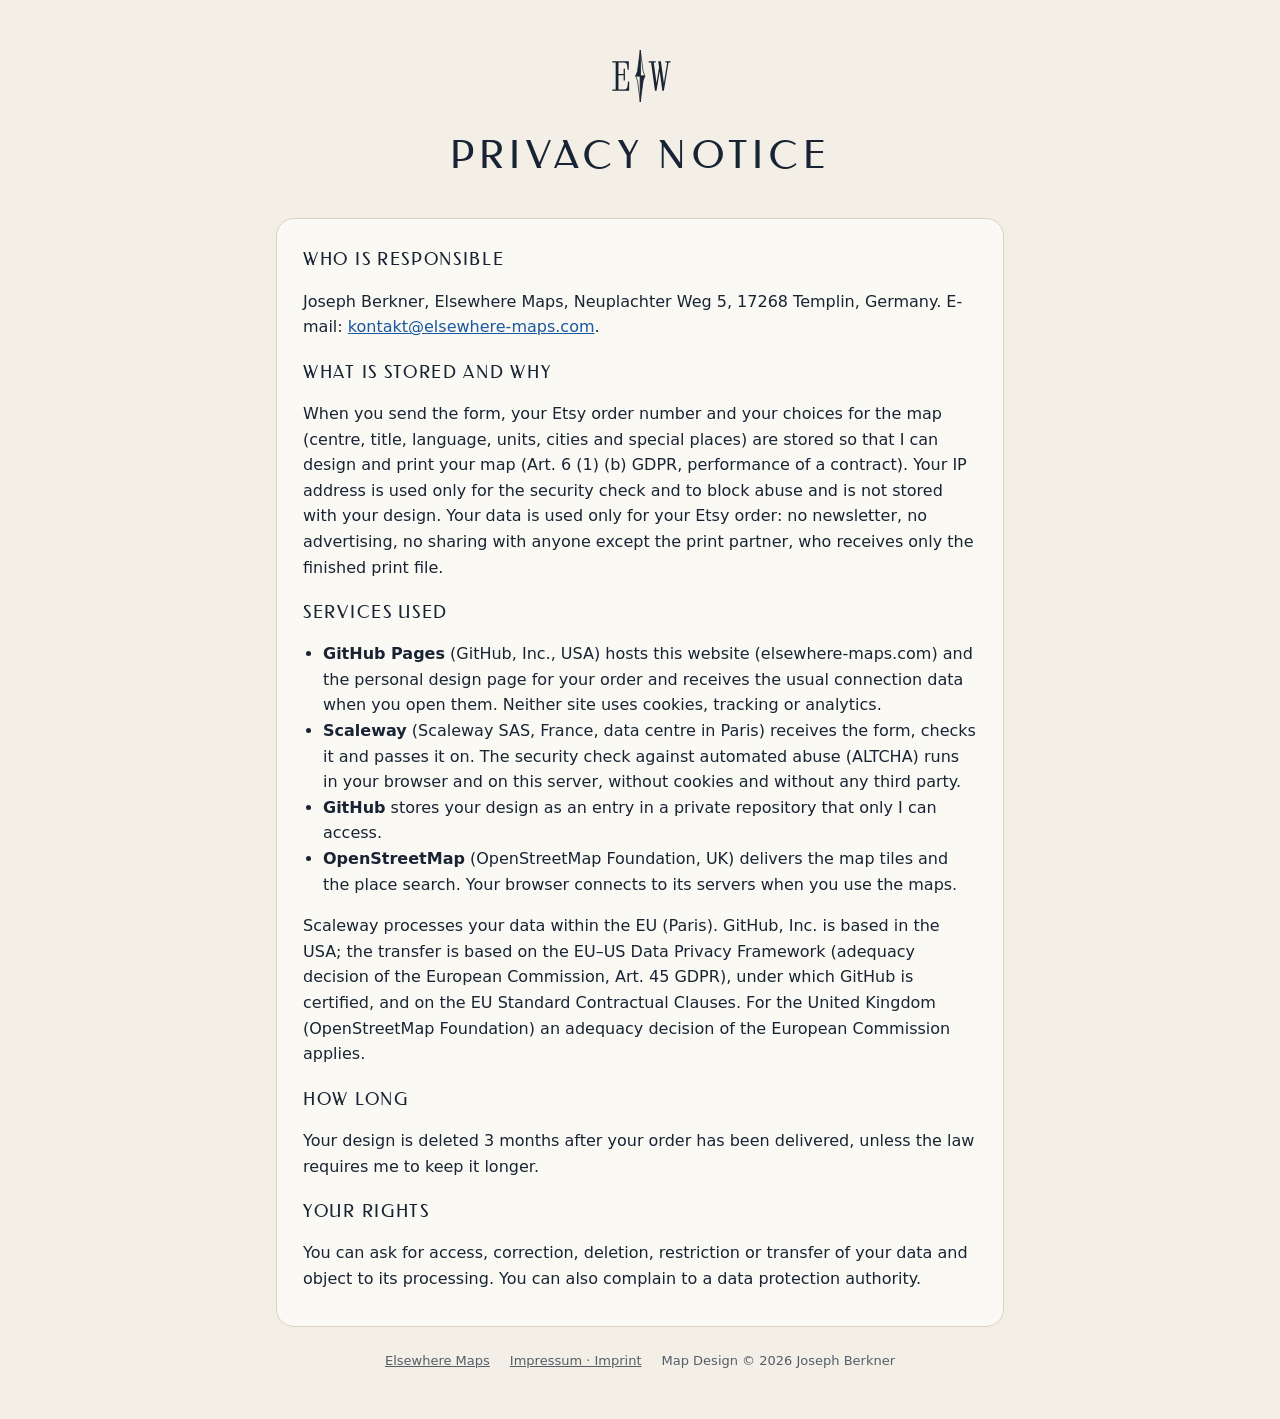
==== privacy.html @ 9b68c6aa "Add files via upload" ====
<!doctype html>
<html lang="en"><head><meta charset="utf-8"><meta name="viewport" content="width=device-width, initial-scale=1">
<meta http-equiv="Content-Security-Policy" content="default-src 'self'; style-src 'self'; font-src 'self'; img-src 'self'; base-uri 'none'; form-action 'none'; object-src 'none'">
<meta name="robots" content="noindex">
<title>Privacy · Elsewhere Maps</title><link rel="icon" href="favicon.svg" type="image/svg+xml"><link rel="stylesheet" href="legal.css"></head>
<body>
<header><a class="home" href="./" aria-label="Elsewhere Maps"><svg aria-hidden="true" focusable="false" xmlns="http://www.w3.org/2000/svg" viewBox="11.98 16.00 76.05 68.00"><path d="M50.00 18.50 L53.40 44.33 L55.60 50.00 L50.00 50.00 Z" fill="#f3efe6" stroke="#182434" stroke-width="0.9" stroke-linejoin="round"/><path d="M50.00 81.50 L46.60 55.67 L44.40 50.00 L50.00 50.00 Z" fill="#f3efe6" stroke="#182434" stroke-width="0.9" stroke-linejoin="round"/><path d="M50.00 18.50 L46.60 44.33 L44.40 50.00 L50.00 50.00 Z" fill="#182434" stroke="#182434" stroke-width="0.9" stroke-linejoin="round"/><path d="M50.00 81.50 L53.40 55.67 L55.60 50.00 L50.00 50.00 Z" fill="#182434" stroke="#182434" stroke-width="0.9" stroke-linejoin="round"/><path d="M31 0V34H115V706H31V740H442V526H414L400 633Q391 705 317 705H185V421H314V548H346V260H314V387H185V35H327Q400 35 409 108L424 234H452V0Z" fill="#182434" transform="translate(14.476 68.000) scale(0.04865 -0.04865)"/><path d="M136 0 39 706H-21V740H153V706H104L174 197L238 591L218 740H283L358 197L441 706H398V740H524V706H474L358 0H320L254 481L174 0Z" fill="#182434" transform="translate(61.200 68.000) scale(0.04865 -0.04865)"/></svg></a><h1>Privacy notice</h1></header>
<main><section class="legal">
<!-- Stand 05.11.2026, vor dem Veroeffentlichen pruefen lassen -->
<h2>Who is responsible</h2>
<p>Joseph Berkner, Elsewhere Maps, Neuplachter Weg 5, 17268 Templin, Germany. E-mail: <a href="&#109;&#97;&#105;&#108;&#116;&#111;&#58;&#107;&#111;&#110;&#116;&#97;&#107;&#116;&#64;&#101;&#108;&#115;&#101;&#119;&#104;&#101;&#114;&#101;&#45;&#109;&#97;&#112;&#115;&#46;&#99;&#111;&#109;">&#107;&#111;&#110;&#116;&#97;&#107;&#116;&#64;&#101;&#108;&#115;&#101;&#119;&#104;&#101;&#114;&#101;&#45;&#109;&#97;&#112;&#115;&#46;&#99;&#111;&#109;</a>.</p>
<h2>What is stored and why</h2>
<p>When you send the form, your Etsy order number and your choices for the map (centre, title, language, units, cities and special places) are stored so that I can design and print your map (Art. 6 (1) (b) GDPR, performance of a contract). Your IP address is used only for the security check and to block abuse and is not stored with your design. Your data is used only for your Etsy order: no newsletter, no advertising, no sharing with anyone except the print partner, who receives only the finished print file.</p>
<h2>Services used</h2>
<ul>
<li><strong>GitHub Pages</strong> (GitHub, Inc., USA) hosts this website (elsewhere-maps.com) and the personal design page for your order and receives the usual connection data when you open them. Neither site uses cookies, tracking or analytics.</li>
<li><strong>Scaleway</strong> (Scaleway SAS, France, data centre in Paris) receives the form, checks it and passes it on. The security check against automated abuse (ALTCHA) runs in your browser and on this server, without cookies and without any third party.</li>
<li><strong>GitHub</strong> stores your design as an entry in a private repository that only I can access.</li>
<li><strong>OpenStreetMap</strong> (OpenStreetMap Foundation, UK) delivers the map tiles and the place search. Your browser connects to its servers when you use the maps.</li>
</ul>
<p>Scaleway processes your data within the EU (Paris). GitHub, Inc. is based in the USA; the transfer is based on the EU–US Data Privacy Framework (adequacy decision of the European Commission, Art. 45 GDPR), under which GitHub is certified, and on the EU Standard Contractual Clauses. For the United Kingdom (OpenStreetMap Foundation) an adequacy decision of the European Commission applies.</p>
<h2>How long</h2>
<p>Your design is deleted 3 months after your order has been delivered, unless the law requires me to keep it longer.</p>
<h2>Your rights</h2>
<p>You can ask for access, correction, deletion, restriction or transfer of your data and object to its processing. You can also complain to a data protection authority.</p>
</section></main>
<footer><a href="./">Elsewhere Maps</a><a href="imprint.html">Impressum · Imprint</a><span>Map Design © 2026 Joseph Berkner</span></footer>
</body></html>
---- legal.css ----
@font-face { font-family: "Federo SZ"; src: url("federo.ttf") format("truetype"); font-display: swap; }
:root { --bg: #f3efe6; --card: #fbf9f4; --ink: #182434; --muted: #545d68; --line: #d9d2c3; }
* { box-sizing: border-box; }
body { margin: 0; background: var(--bg); color: var(--ink); font: 16px/1.6 "Avenir Next", Avenir, "Segoe UI", system-ui, sans-serif; }
header { text-align: center; padding: 48px 16px 16px; }
header .home svg { height: 56px; width: auto; }
h1 { font-family: "Federo SZ", Georgia, serif; font-weight: 400; letter-spacing: .14em; text-transform: uppercase; font-size: clamp(26px, 6vw, 38px); margin: 14px 0 0; }
.sub { color: var(--muted); letter-spacing: .2em; text-transform: uppercase; font-size: 13px; margin: 6px 0 0; }
main { max-width: 760px; margin: 0 auto; padding: 16px; }
.legal { background: var(--card); border: 1px solid var(--line); border-radius: 18px; padding: 26px 26px 18px; }
.legal h2 { font-family: "Federo SZ", Georgia, serif; font-weight: 400; letter-spacing: .1em; text-transform: uppercase; font-size: 17px; margin: 18px 0 6px; }
.legal h2:first-child { margin-top: 0; }
.legal ul { padding-left: 20px; }
.legal hr { border: 0; border-top: 1px solid var(--line); margin: 20px 0; }
a { color: #1a58a0; }
footer { max-width: 760px; margin: 0 auto; padding: 8px 16px 48px; display: flex; flex-wrap: wrap; gap: 8px 20px; justify-content: center; color: var(--muted); font-size: 13px; }
footer a { color: var(--muted); }
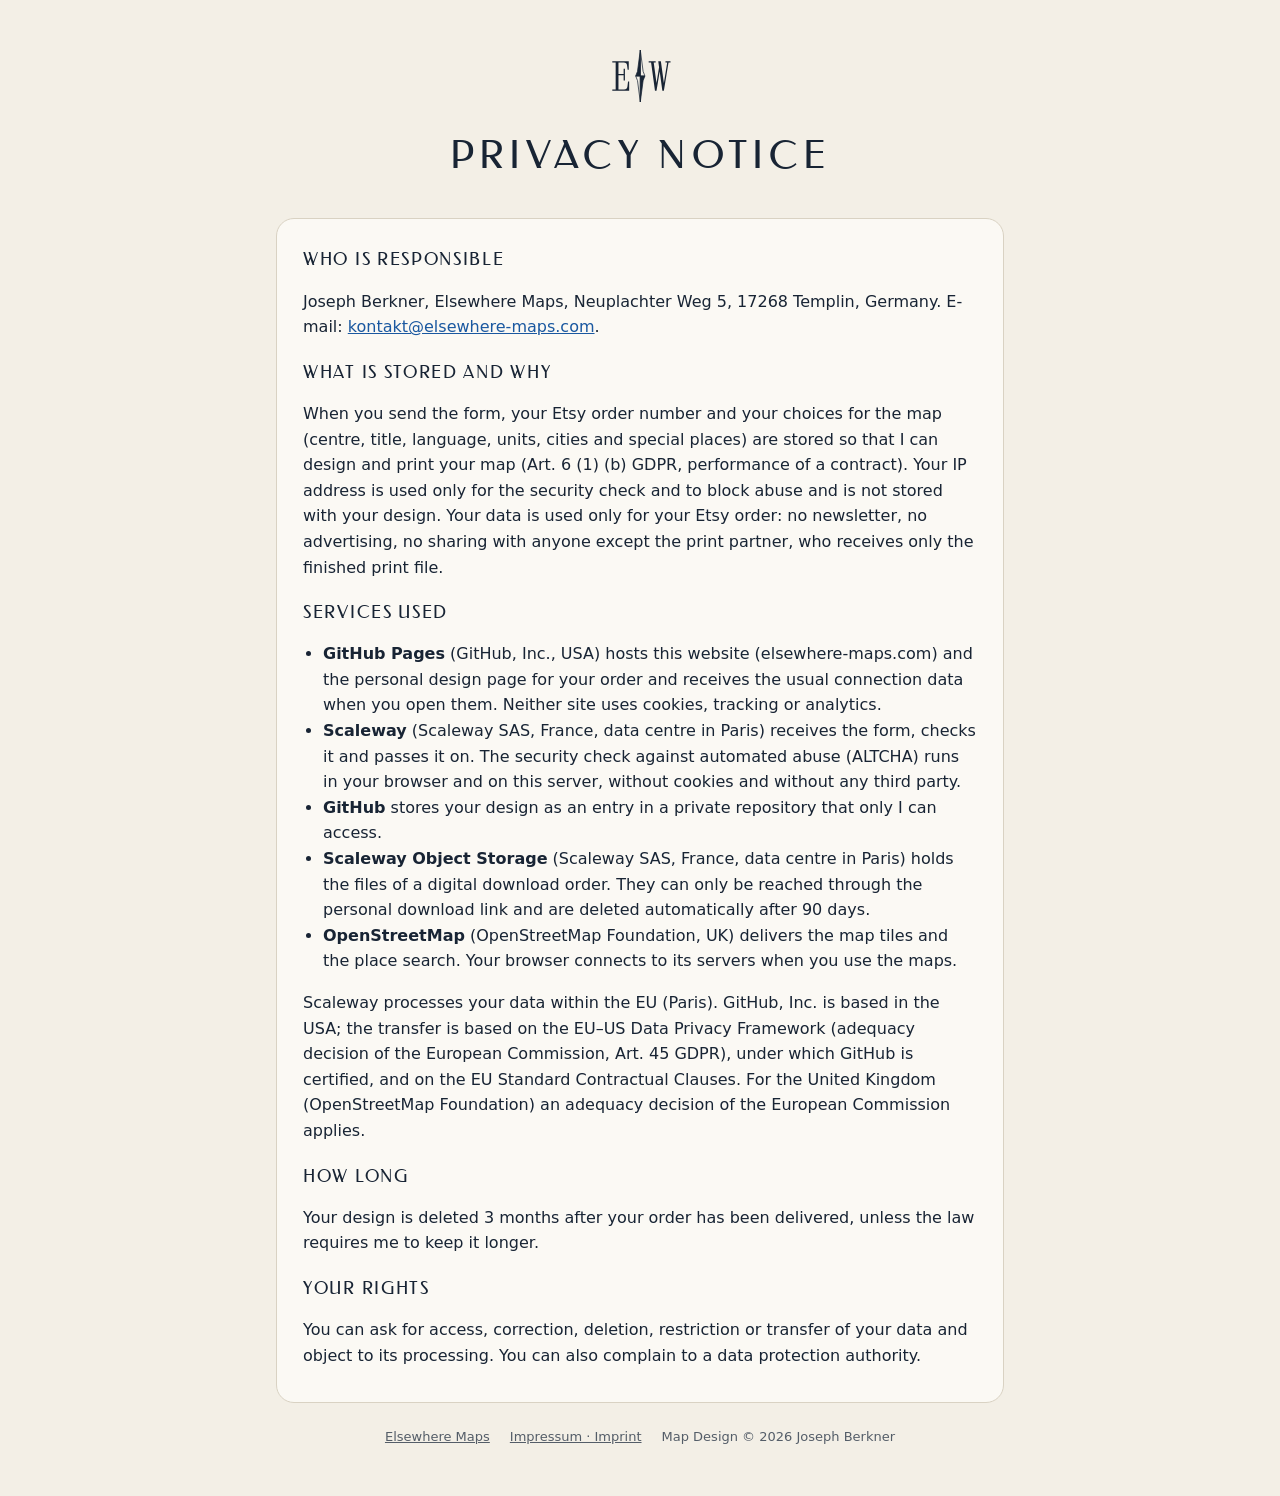
==== commit 107719ae: "Add files via upload" ====
--- a/privacy.html
+++ b/privacy.html
@@ -16,6 +16,7 @@
 <li><strong>GitHub Pages</strong> (GitHub, Inc., USA) hosts this website (elsewhere-maps.com) and the personal design page for your order and receives the usual connection data when you open them. Neither site uses cookies, tracking or analytics.</li>
 <li><strong>Scaleway</strong> (Scaleway SAS, France, data centre in Paris) receives the form, checks it and passes it on. The security check against automated abuse (ALTCHA) runs in your browser and on this server, without cookies and without any third party.</li>
 <li><strong>GitHub</strong> stores your design as an entry in a private repository that only I can access.</li>
+<li><strong>Scaleway Object Storage</strong> (Scaleway SAS, France, data centre in Paris) holds the files of a digital download order. They can only be reached through the personal download link and are deleted automatically after 90 days.</li>
 <li><strong>OpenStreetMap</strong> (OpenStreetMap Foundation, UK) delivers the map tiles and the place search. Your browser connects to its servers when you use the maps.</li>
 </ul>
 <p>Scaleway processes your data within the EU (Paris). GitHub, Inc. is based in the USA; the transfer is based on the EU–US Data Privacy Framework (adequacy decision of the European Commission, Art. 45 GDPR), under which GitHub is certified, and on the EU Standard Contractual Clauses. For the United Kingdom (OpenStreetMap Foundation) an adequacy decision of the European Commission applies.</p>
--- a/legal.css
+++ b/legal.css
@@ -1,14 +1,14 @@
-@font-face { font-family: "Federo SZ"; src: url("federo.ttf") format("truetype"); font-display: swap; }
+@font-face { font-family: "Federo"; src: url("federo.ttf") format("truetype"); font-display: swap; }
 :root { --bg: #f3efe6; --card: #fbf9f4; --ink: #182434; --muted: #545d68; --line: #d9d2c3; }
 * { box-sizing: border-box; }
 body { margin: 0; background: var(--bg); color: var(--ink); font: 16px/1.6 "Avenir Next", Avenir, "Segoe UI", system-ui, sans-serif; }
 header { text-align: center; padding: 48px 16px 16px; }
 header .home svg { height: 56px; width: auto; }
-h1 { font-family: "Federo SZ", Georgia, serif; font-weight: 400; letter-spacing: .14em; text-transform: uppercase; font-size: clamp(26px, 6vw, 38px); margin: 14px 0 0; }
+h1 { font-family: "Federo", Georgia, serif; font-weight: 400; letter-spacing: .14em; text-transform: uppercase; font-size: clamp(26px, 6vw, 38px); margin: 14px 0 0; }
 .sub { color: var(--muted); letter-spacing: .2em; text-transform: uppercase; font-size: 13px; margin: 6px 0 0; }
 main { max-width: 760px; margin: 0 auto; padding: 16px; }
 .legal { background: var(--card); border: 1px solid var(--line); border-radius: 18px; padding: 26px 26px 18px; }
-.legal h2 { font-family: "Federo SZ", Georgia, serif; font-weight: 400; letter-spacing: .1em; text-transform: uppercase; font-size: 17px; margin: 18px 0 6px; }
+.legal h2 { font-family: "Federo", Georgia, serif; font-weight: 400; letter-spacing: .1em; text-transform: uppercase; font-size: 17px; margin: 18px 0 6px; }
 .legal h2:first-child { margin-top: 0; }
 .legal ul { padding-left: 20px; }
 .legal hr { border: 0; border-top: 1px solid var(--line); margin: 20px 0; }
